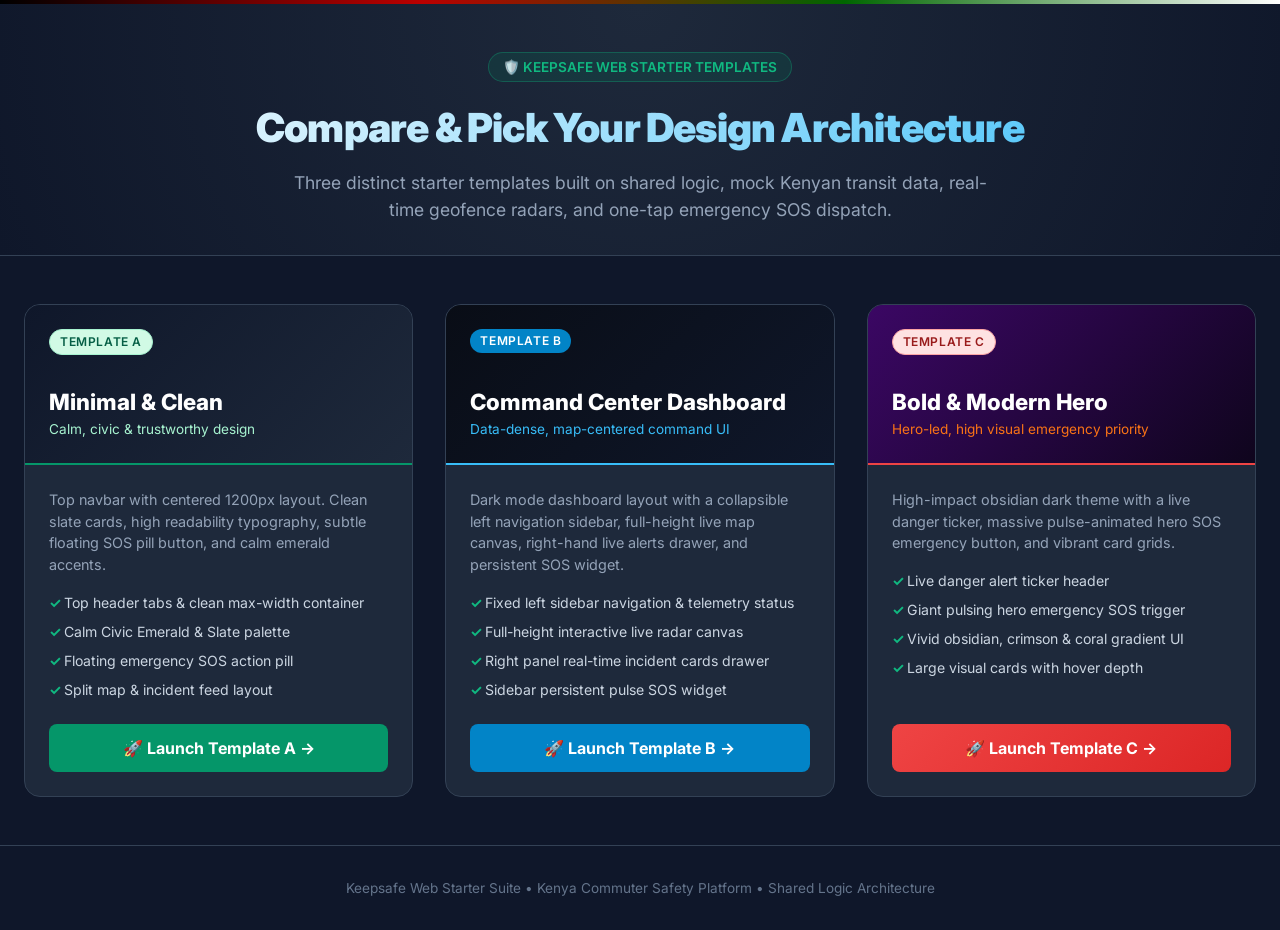
==== web/index.html @ 8b7d97aa "feat(web): build Keepsafe web starter templates (Template A, B, C), shared logic, and root switcher " ====
<!DOCTYPE html>
<html lang="en">
<head>
  <meta charset="UTF-8">
  <meta name="viewport" content="width=device-width, initial-scale=1.0">
  <title>Keepsafe Web - 3 Starter Template Switcher & Comparison</title>
  <meta name="description" content="Compare 3 starter web app templates for Keepsafe: Minimal & Clean, Command Center Dashboard, and Bold & Modern Hero.">
  <link rel="stylesheet" href="shared/shared.css">
  <link rel="preconnect" href="https://fonts.googleapis.com">
  <link rel="preconnect" href="https://fonts.gstatic.com" crossorigin>
  <link href="https://fonts.googleapis.com/css2?family=Inter:wght@400;500;600;700;800;900&display=swap" rel="stylesheet">
  <style>
    body {
      background: #0f172a;
      color: #f8fafc;
      min-height: 100vh;
      display: flex;
      flex-direction: column;
    }
    .switcher-header {
      padding: 3rem 2rem 2rem 2rem;
      text-align: center;
      background: radial-gradient(circle at top center, #1e293b 0%, #0f172a 100%);
      border-bottom: 1px solid #334155;
    }
    .switcher-title {
      font-size: 2.5rem;
      font-weight: 900;
      letter-spacing: -0.02em;
      margin-bottom: 0.75rem;
      background: linear-gradient(135deg, #ffffff 0%, #38bdf8 100%);
      -webkit-background-clip: text;
      -webkit-text-fill-color: transparent;
    }
    .switcher-subtitle {
      color: #94a3b8;
      font-size: 1.1rem;
      max-width: 720px;
      margin: 0 auto;
    }
    .templates-grid {
      max-width: 1280px;
      margin: 3rem auto;
      padding: 0 1.5rem;
      display: grid;
      grid-template-columns: repeat(auto-fit, minmax(350px, 1fr));
      gap: 2rem;
    }
    .template-card {
      background: #1e293b;
      border: 1px solid #334155;
      border-radius: 16px;
      overflow: hidden;
      display: flex;
      flex-direction: column;
      transition: all 0.3s ease;
      position: relative;
    }
    .template-card:hover {
      transform: translateY(-6px);
      border-color: #38bdf8;
      box-shadow: 0 20px 30px rgba(0, 0, 0, 0.4);
    }
    .preview-header {
      height: 160px;
      padding: 1.5rem;
      display: flex;
      flex-direction: column;
      justify-content: space-between;
      position: relative;
    }
    .card-body {
      padding: 1.5rem;
      flex: 1;
      display: flex;
      flex-direction: column;
    }
    .launch-btn {
      display: inline-flex;
      align-items: center;
      justify-content: center;
      gap: 8px;
      width: 100%;
      padding: 12px;
      border-radius: 8px;
      font-weight: 700;
      text-decoration: none;
      color: white;
      margin-top: auto;
      transition: opacity 0.2s ease;
    }
    .launch-btn:hover {
      opacity: 0.9;
    }
    .feature-list {
      list-style: none;
      margin: 1rem 0 1.5rem 0;
      font-size: 0.88rem;
      color: #cbd5e1;
      display: flex;
      flex-direction: column;
      gap: 8px;
    }
    .feature-list li::before {
      content: "✓ ";
      color: #10b981;
      font-weight: bold;
    }
  </style>
</head>
<body>

  <!-- Kenyan Flag Brand Strip -->
  <div class="kenyan-flag-strip"></div>

  <!-- Switcher Header -->
  <header class="switcher-header">
    <div style="display: inline-flex; align-items: center; gap: 8px; background: rgba(5, 150, 105, 0.15); color: #10b981; padding: 4px 14px; border-radius: 9999px; font-weight: 600; font-size: 0.85rem; margin-bottom: 1rem; border: 1px solid rgba(16, 185, 129, 0.3);">
      🛡️ KEEPSAFE WEB STARTER TEMPLATES
    </div>
    <h1 class="switcher-title">Compare & Pick Your Design Architecture</h1>
    <p class="switcher-subtitle">
      Three distinct starter templates built on shared logic, mock Kenyan transit data, real-time geofence radars, and one-tap emergency SOS dispatch.
    </p>
  </header>

  <!-- Templates Grid -->
  <main class="templates-grid">
    
    <!-- Template A Card -->
    <div class="template-card">
      <div class="preview-header" style="background: linear-gradient(135deg, #0f172a 0%, #1e293b 100%); border-bottom: 2px solid #059669;">
        <span class="badge badge-low" style="align-self: flex-start;">TEMPLATE A</span>
        <div>
          <h2 style="font-size: 1.4rem; font-weight: 800; color: white;">Minimal & Clean</h2>
          <div style="font-size: 0.85rem; color: #a7f3d0;">Calm, civic & trustworthy design</div>
        </div>
      </div>
      <div class="card-body">
        <p style="color: #94a3b8; font-size: 0.9rem; line-height: 1.5;">
          Top navbar with centered 1200px layout. Clean slate cards, high readability typography, subtle floating SOS pill button, and calm emerald accents.
        </p>
        <ul class="feature-list">
          <li>Top header tabs & clean max-width container</li>
          <li>Calm Civic Emerald & Slate palette</li>
          <li>Floating emergency SOS action pill</li>
          <li>Split map & incident feed layout</li>
        </ul>
        <a href="template-a/index.html" class="launch-btn" style="background: #059669;">
          🚀 Launch Template A →
        </a>
      </div>
    </div>

    <!-- Template B Card -->
    <div class="template-card">
      <div class="preview-header" style="background: linear-gradient(135deg, #090d16 0%, #0f172a 100%); border-bottom: 2px solid #38bdf8;">
        <span class="badge badge-medium" style="align-self: flex-start; background: #0284c7; color: white; border: none;">TEMPLATE B</span>
        <div>
          <h2 style="font-size: 1.4rem; font-weight: 800; color: white;">Command Center Dashboard</h2>
          <div style="font-size: 0.85rem; color: #38bdf8;">Data-dense, map-centered command UI</div>
        </div>
      </div>
      <div class="card-body">
        <p style="color: #94a3b8; font-size: 0.9rem; line-height: 1.5;">
          Dark mode dashboard layout with a collapsible left navigation sidebar, full-height live map canvas, right-hand live alerts drawer, and persistent SOS widget.
        </p>
        <ul class="feature-list">
          <li>Fixed left sidebar navigation & telemetry status</li>
          <li>Full-height interactive live radar canvas</li>
          <li>Right panel real-time incident cards drawer</li>
          <li>Sidebar persistent pulse SOS widget</li>
        </ul>
        <a href="template-b/index.html" class="launch-btn" style="background: #0284c7;">
          🚀 Launch Template B →
        </a>
      </div>
    </div>

    <!-- Template C Card -->
    <div class="template-card">
      <div class="preview-header" style="background: linear-gradient(135deg, #3b0764 0%, #0f051d 100%); border-bottom: 2px solid #ef4444;">
        <span class="badge badge-critical" style="align-self: flex-start;">TEMPLATE C</span>
        <div>
          <h2 style="font-size: 1.4rem; font-weight: 800; color: white;">Bold & Modern Hero</h2>
          <div style="font-size: 0.85rem; color: #f97316;">Hero-led, high visual emergency priority</div>
        </div>
      </div>
      <div class="card-body">
        <p style="color: #94a3b8; font-size: 0.9rem; line-height: 1.5;">
          High-impact obsidian dark theme with a live danger ticker, massive pulse-animated hero SOS emergency button, and vibrant card grids.
        </p>
        <ul class="feature-list">
          <li>Live danger alert ticker header</li>
          <li>Giant pulsing hero emergency SOS trigger</li>
          <li>Vivid obsidian, crimson & coral gradient UI</li>
          <li>Large visual cards with hover depth</li>
        </ul>
        <a href="template-c/index.html" class="launch-btn" style="background: linear-gradient(135deg, #ef4444, #dc2626);">
          🚀 Launch Template C →
        </a>
      </div>
    </div>

  </main>

  <footer style="text-align: center; padding: 2rem; border-top: 1px solid #334155; color: #64748b; font-size: 0.85rem; margin-top: auto;">
    Keepsafe Web Starter Suite • Kenya Commuter Safety Platform • Shared Logic Architecture
  </footer>

</body>
</html>
---- web/shared/shared.css ----
/**
 * Keepsafe - Shared CSS Design System & Utility Classes
 */

:root {
  /* Brand Identity Colors */
  --brand-navy: #0f172a;
  --brand-slate: #1e293b;
  --brand-emerald: #059669;
  --brand-emerald-glow: rgba(5, 150, 105, 0.25);
  --brand-amber: #d97706;
  --brand-red: #dc2626;
  --brand-red-glow: rgba(220, 38, 38, 0.35);
  --brand-crimson: #991b1b;
  
  /* Neutral Palette */
  --bg-primary: #f8fafc;
  --bg-surface: #ffffff;
  --bg-glass: rgba(255, 255, 255, 0.85);
  --border-subtle: #e2e8f0;
  --border-medium: #cbd5e1;
  --text-primary: #0f172a;
  --text-secondary: #475569;
  --text-muted: #94a3b8;

  /* Typography */
  --font-family: 'Inter', system-ui, -apple-system, BlinkMacSystemFont, "Segoe UI", Roboto, sans-serif;
  --radius-sm: 6px;
  --radius-md: 10px;
  --radius-lg: 16px;
  --radius-full: 9999px;
  
  /* Shadows & Glass */
  --shadow-sm: 0 1px 2px 0 rgba(0, 0, 0, 0.05);
  --shadow-md: 0 4px 6px -1px rgba(0, 0, 0, 0.1), 0 2px 4px -1px rgba(0, 0, 0, 0.06);
  --shadow-lg: 0 10px 15px -3px rgba(0, 0, 0, 0.1), 0 4px 6px -2px rgba(0, 0, 0, 0.05);
  --shadow-xl: 0 20px 25px -5px rgba(0, 0, 0, 0.1), 0 10px 10px -5px rgba(0, 0, 0, 0.04);
}

/* Base Styles & Resets */
*, *::before, *::after {
  box-sizing: border-box;
  margin: 0;
  padding: 0;
}

body {
  font-family: var(--font-family);
  background-color: var(--bg-primary);
  color: var(--text-primary);
  line-height: 1.5;
  -webkit-font-smoothing: antialiased;
}

/* Kenyan Flag Brand Accent Strip */
.kenyan-flag-strip {
  height: 4px;
  width: 100%;
  background: linear-gradient(90deg, #000000 0%, #bb0000 33%, #006600 66%, #ffffff 100%);
}

/* Category & Severity Badges */
.badge {
  display: inline-flex;
  align-items: center;
  gap: 4px;
  padding: 3px 10px;
  border-radius: var(--radius-full);
  font-size: 0.75rem;
  font-weight: 600;
  text-transform: uppercase;
  letter-spacing: 0.05em;
}

.badge-low {
  background-color: #d1fae5;
  color: #065f46;
  border: 1px solid #a7f3d0;
}

.badge-medium {
  background-color: #fef3c7;
  color: #92400e;
  border: 1px solid #fde68a;
}

.badge-high {
  background-color: #ffedd5;
  color: #c2410c;
  border: 1px solid #fed7aa;
}

.badge-critical {
  background-color: #fee2e2;
  color: #991b1b;
  border: 1px solid #fca5a5;
  animation: pulse-border 1.8s infinite;
}

/* Category Pills */
.category-pill {
  display: inline-flex;
  align-items: center;
  gap: 6px;
  padding: 4px 10px;
  border-radius: var(--radius-sm);
  font-size: 0.8rem;
  font-weight: 500;
  background-color: var(--bg-primary);
  color: var(--text-secondary);
  border: 1px solid var(--border-subtle);
}

/* Pulse Animations */
@keyframes pulse-border {
  0% { box-shadow: 0 0 0 0 rgba(220, 38, 38, 0.4); }
  70% { box-shadow: 0 0 0 8px rgba(220, 38, 38, 0); }
  100% { box-shadow: 0 0 0 0 rgba(220, 38, 38, 0); }
}

@keyframes sos-glow {
  0% { transform: scale(1); box-shadow: 0 0 0 0 rgba(220, 38, 38, 0.7); }
  50% { transform: scale(1.03); box-shadow: 0 0 25px 8px rgba(220, 38, 38, 0.4); }
  100% { transform: scale(1); box-shadow: 0 0 0 0 rgba(220, 38, 38, 0); }
}

.pulse-sos {
  animation: sos-glow 2s infinite ease-in-out;
}

/* Common Modal Styles */
.modal-backdrop {
  position: fixed;
  inset: 0;
  background-color: rgba(15, 23, 42, 0.75);
  backdrop-filter: blur(4px);
  z-index: 1000;
  display: flex;
  align-items: center;
  justify-content: center;
  padding: 1rem;
}

.modal-container {
  background: var(--bg-surface);
  border-radius: var(--radius-lg);
  max-width: 600px;
  width: 100%;
  max-height: 90vh;
  overflow-y: auto;
  box-shadow: var(--shadow-xl);
  border: 1px solid var(--border-medium);
}

/* Interactive Map Styling Container */
.map-container {
  width: 100%;
  height: 100%;
  min-height: 400px;
  border-radius: var(--radius-md);
  overflow: hidden;
  position: relative;
  background-color: #e2e8f0;
}

/* Custom Simulated Map Layout for Leaflet or Fallback Canvas */
.simulated-map {
  width: 100%;
  height: 100%;
  min-height: 400px;
  background: #0f172a;
  background-image: 
    radial-gradient(#1e293b 1.5px, transparent 1.5px),
    radial-gradient(#1e293b 1.5px, #0f172a 1.5px);
  background-size: 30px 30px;
  background-position: 0 0, 15px 15px;
  position: relative;
  overflow: hidden;
  border-radius: var(--radius-md);
}
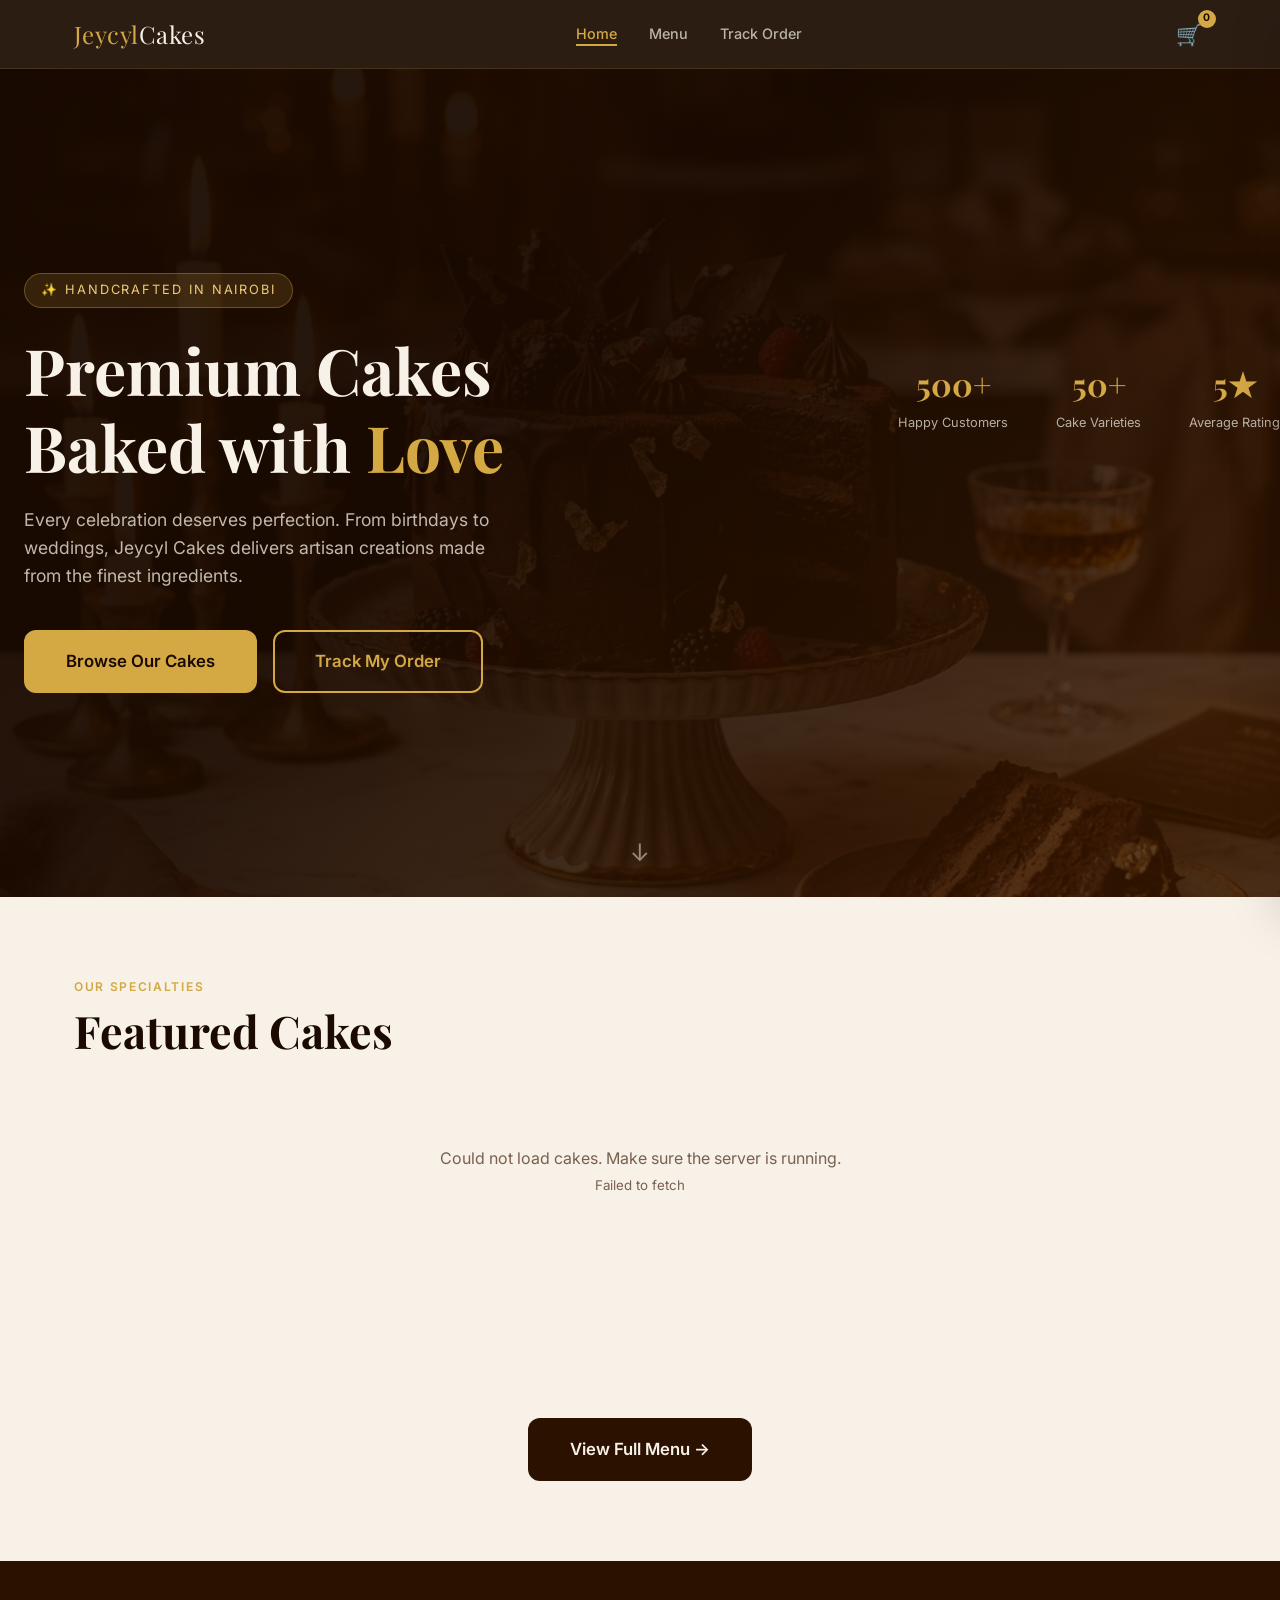
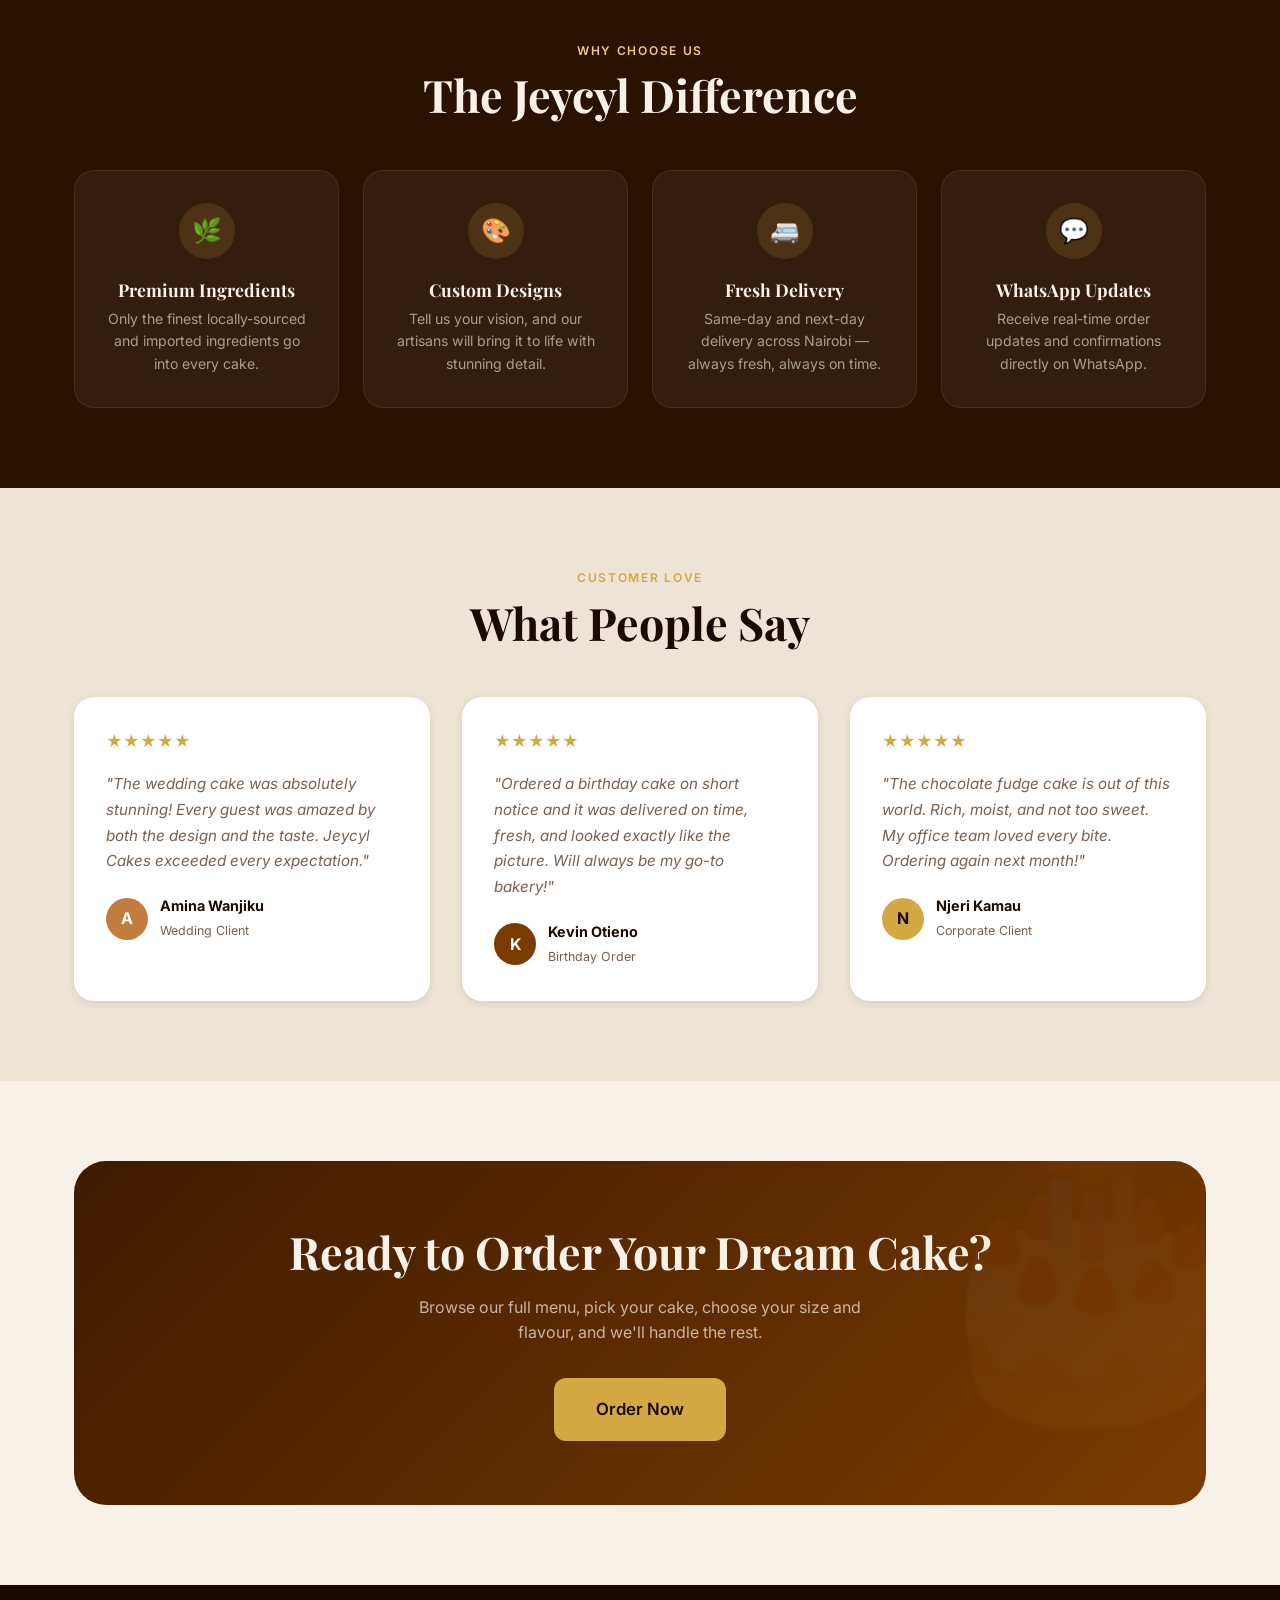
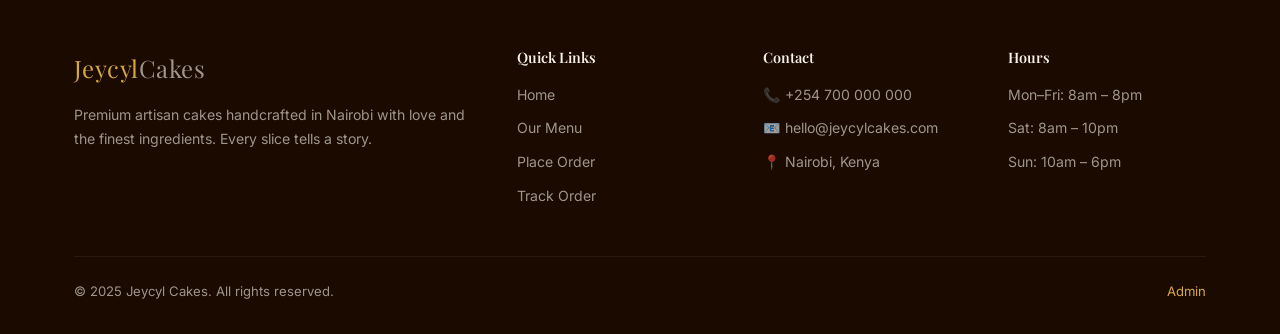
==== commit 48938dea: "feat(frontend): finish complete Jeycyl Cakes frontend - Fix critical bug: renderOrder in track.html " ====
--- a/web/index.html
+++ b/web/index.html
@@ -1,212 +1,402 @@
 <!DOCTYPE html>
 <html lang="en">
 <head>
-  <meta charset="UTF-8">
-  <meta name="viewport" content="width=device-width, initial-scale=1.0">
-  <title>Keepsafe Web - 3 Starter Template Switcher & Comparison</title>
-  <meta name="description" content="Compare 3 starter web app templates for Keepsafe: Minimal & Clean, Command Center Dashboard, and Bold & Modern Hero.">
-  <link rel="stylesheet" href="shared/shared.css">
-  <link rel="preconnect" href="https://fonts.googleapis.com">
-  <link rel="preconnect" href="https://fonts.gstatic.com" crossorigin>
-  <link href="https://fonts.googleapis.com/css2?family=Inter:wght@400;500;600;700;800;900&display=swap" rel="stylesheet">
+  <meta charset="UTF-8" />
+  <meta name="viewport" content="width=device-width, initial-scale=1.0" />
+  <title>Jeycyl Cakes — Artisan Cakes, Baked with Love</title>
+  <meta name="description" content="Jeycyl Cakes crafts premium artisan cakes for every occasion. Browse our menu, customise your order, and get it delivered fresh to your door." />
+  <link rel="stylesheet" href="./shared/style.css" />
   <style>
-    body {
-      background: #0f172a;
-      color: #f8fafc;
-      min-height: 100vh;
-      display: flex;
-      flex-direction: column;
-    }
-    .switcher-header {
-      padding: 3rem 2rem 2rem 2rem;
+    /* ── Features section ── */
+    .features-section { background: var(--brown-900); }
+    .feature-card {
+      padding: 2rem;
+      border-radius: var(--radius-lg);
+      background: rgba(255,255,255,.05);
+      border: 1px solid rgba(212,168,67,.12);
+      transition: var(--transition);
       text-align: center;
-      background: radial-gradient(circle at top center, #1e293b 0%, #0f172a 100%);
-      border-bottom: 1px solid #334155;
-    }
-    .switcher-title {
-      font-size: 2.5rem;
-      font-weight: 900;
-      letter-spacing: -0.02em;
-      margin-bottom: 0.75rem;
-      background: linear-gradient(135deg, #ffffff 0%, #38bdf8 100%);
-      -webkit-background-clip: text;
-      -webkit-text-fill-color: transparent;
-    }
-    .switcher-subtitle {
-      color: #94a3b8;
-      font-size: 1.1rem;
-      max-width: 720px;
-      margin: 0 auto;
-    }
-    .templates-grid {
-      max-width: 1280px;
-      margin: 3rem auto;
-      padding: 0 1.5rem;
-      display: grid;
-      grid-template-columns: repeat(auto-fit, minmax(350px, 1fr));
-      gap: 2rem;
-    }
-    .template-card {
-      background: #1e293b;
-      border: 1px solid #334155;
-      border-radius: 16px;
+    }
+    .feature-card:hover { background: rgba(212,168,67,.08); transform: translateY(-4px); }
+    .feature-icon {
+      width: 56px; height: 56px; border-radius: 50%;
+      background: rgba(212,168,67,.15);
+      display: flex; align-items: center; justify-content: center;
+      font-size: 1.5rem; margin: 0 auto 1.25rem;
+    }
+    .feature-card h3 { color: var(--cream); font-size: 1.1rem; margin-bottom: .5rem; }
+    .feature-card p  { color: rgba(247,241,232,.6); font-size: .88rem; }
+
+    /* ── Testimonials ── */
+    .testimonials-section { background: var(--cream-dark); }
+    .testimonial-card { background: var(--white); border-radius: var(--radius-lg); padding: 2rem; box-shadow: var(--shadow-sm); }
+    .stars { color: var(--gold); font-size: 1rem; margin-bottom: 1rem; }
+    .testimonial-card blockquote { font-size: .95rem; color: var(--text-muted); line-height: 1.7; margin-bottom: 1.25rem; font-style: italic; }
+    .testimonial-author { display: flex; align-items: center; gap: .75rem; }
+    .testimonial-author img { width: 42px; height: 42px; border-radius: 50%; object-fit: cover; background: var(--cream-dark); }
+    .testimonial-author strong { font-size: .9rem; display: block; }
+    .testimonial-author span   { font-size: .78rem; color: var(--text-muted); }
+
+    /* ── CTA banner ── */
+    .cta-banner {
+      background: linear-gradient(135deg, var(--brown-800), var(--brown-600));
+      border-radius: var(--radius-xl);
+      padding: 4rem;
+      text-align: center;
+      position: relative;
       overflow: hidden;
-      display: flex;
-      flex-direction: column;
-      transition: all 0.3s ease;
-      position: relative;
-    }
-    .template-card:hover {
-      transform: translateY(-6px);
-      border-color: #38bdf8;
-      box-shadow: 0 20px 30px rgba(0, 0, 0, 0.4);
-    }
-    .preview-header {
-      height: 160px;
-      padding: 1.5rem;
-      display: flex;
-      flex-direction: column;
-      justify-content: space-between;
-      position: relative;
-    }
-    .card-body {
-      padding: 1.5rem;
-      flex: 1;
-      display: flex;
-      flex-direction: column;
-    }
-    .launch-btn {
-      display: inline-flex;
-      align-items: center;
-      justify-content: center;
-      gap: 8px;
-      width: 100%;
-      padding: 12px;
-      border-radius: 8px;
-      font-weight: 700;
-      text-decoration: none;
-      color: white;
-      margin-top: auto;
-      transition: opacity 0.2s ease;
-    }
-    .launch-btn:hover {
-      opacity: 0.9;
-    }
-    .feature-list {
-      list-style: none;
-      margin: 1rem 0 1.5rem 0;
-      font-size: 0.88rem;
-      color: #cbd5e1;
-      display: flex;
-      flex-direction: column;
-      gap: 8px;
-    }
-    .feature-list li::before {
-      content: "✓ ";
-      color: #10b981;
-      font-weight: bold;
-    }
+    }
+    .cta-banner::before {
+      content: '🎂';
+      position: absolute;
+      font-size: 18rem;
+      opacity: .04;
+      right: -4rem;
+      top: -3rem;
+      line-height: 1;
+    }
+    .cta-banner h2 { color: var(--cream); margin-bottom: 1rem; }
+    .cta-banner p  { color: rgba(247,241,232,.7); max-width: 480px; margin: 0 auto 2rem; }
+
+    /* ─ Hero entrance animations ─ */
+    @keyframes fadeUp { from { opacity:0; transform:translateY(24px); } to { opacity:1; transform:translateY(0); } }
+    @keyframes fadeIn { from { opacity:0; } to { opacity:1; } }
+    .hero-tagline   { animation: fadeUp .6s .15s both; }
+    .hero h1        { animation: fadeUp .6s .3s both; }
+    .hero > div.hero-overlay + div .hero-content > p { animation: fadeUp .6s .45s both; }
+    .hero-actions   { animation: fadeUp .6s .6s both; }
+    .hero-content > p { animation: fadeUp .6s .45s both; }
+
+    /* ─ Scroll arrow ─ */
+    .scroll-arrow {
+      position: absolute;
+      bottom: 2rem;
+      left: 50%;
+      transform: translateX(-50%);
+      z-index: 3;
+      cursor: pointer;
+      animation: bounce 2s infinite;
+      color: rgba(247,241,232,.5);
+      font-size: 1.5rem;
+      line-height: 1;
+      text-align: center;
+    }
+    @keyframes bounce {
+      0%, 100% { transform: translateX(-50%) translateY(0); }
+      50% { transform: translateX(-50%) translateY(8px); }
+    }
+
+    /* ─ Cakes loading state ─ */
+    #featured-cakes-grid { min-height: 280px; }
+    .loading-center { display: flex; align-items: center; justify-content: center; padding: 4rem; grid-column: 1 / -1; }
+
+    /* ─ Card entrance for home featured section ─ */
+    @keyframes cardIn { from { opacity:0; transform:translateY(16px); } to { opacity:1; transform:translateY(0); } }
   </style>
 </head>
 <body>
 
-  <!-- Kenyan Flag Brand Strip -->
-  <div class="kenyan-flag-strip"></div>
-
-  <!-- Switcher Header -->
-  <header class="switcher-header">
-    <div style="display: inline-flex; align-items: center; gap: 8px; background: rgba(5, 150, 105, 0.15); color: #10b981; padding: 4px 14px; border-radius: 9999px; font-weight: 600; font-size: 0.85rem; margin-bottom: 1rem; border: 1px solid rgba(16, 185, 129, 0.3);">
-      🛡️ KEEPSAFE WEB STARTER TEMPLATES
-    </div>
-    <h1 class="switcher-title">Compare & Pick Your Design Architecture</h1>
-    <p class="switcher-subtitle">
-      Three distinct starter templates built on shared logic, mock Kenyan transit data, real-time geofence radars, and one-tap emergency SOS dispatch.
-    </p>
-  </header>
-
-  <!-- Templates Grid -->
-  <main class="templates-grid">
-    
-    <!-- Template A Card -->
-    <div class="template-card">
-      <div class="preview-header" style="background: linear-gradient(135deg, #0f172a 0%, #1e293b 100%); border-bottom: 2px solid #059669;">
-        <span class="badge badge-low" style="align-self: flex-start;">TEMPLATE A</span>
-        <div>
-          <h2 style="font-size: 1.4rem; font-weight: 800; color: white;">Minimal & Clean</h2>
-          <div style="font-size: 0.85rem; color: #a7f3d0;">Calm, civic & trustworthy design</div>
-        </div>
-      </div>
-      <div class="card-body">
-        <p style="color: #94a3b8; font-size: 0.9rem; line-height: 1.5;">
-          Top navbar with centered 1200px layout. Clean slate cards, high readability typography, subtle floating SOS pill button, and calm emerald accents.
-        </p>
-        <ul class="feature-list">
-          <li>Top header tabs & clean max-width container</li>
-          <li>Calm Civic Emerald & Slate palette</li>
-          <li>Floating emergency SOS action pill</li>
-          <li>Split map & incident feed layout</li>
+<!-- ── Navbar ── -->
+<nav class="navbar" id="main-nav">
+  <div class="container">
+    <a href="./index.html" class="nav-logo">Jeycyl<span>Cakes</span></a>
+    <ul class="nav-links">
+      <li><a href="./index.html" class="active">Home</a></li>
+      <li><a href="./menu.html">Menu</a></li>
+      <li><a href="./track.html">Track Order</a></li>
+    </ul>
+    <button class="nav-cart-badge" id="cart-btn" aria-label="Open cart">
+      🛒
+      <span class="nav-cart-count" id="cart-count">0</span>
+    </button>
+  </div>
+</nav>
+
+<!-- ── Hero ── -->
+<section class="hero">
+  <div class="hero-bg" style="background-image:url('./shared/hero.png')"></div>
+  <div class="hero-overlay"></div>
+  <div class="container hero-content">
+    <div class="hero-tagline">✨ Handcrafted in Nairobi</div>
+    <h1>Premium Cakes<br>Baked with <em>Love</em></h1>
+    <p>Every celebration deserves perfection. From birthdays to weddings, Jeycyl Cakes delivers artisan creations made from the finest ingredients.</p>
+    <div class="hero-actions">
+      <a href="./menu.html" class="btn btn-primary btn-lg">Browse Our Cakes</a>
+      <a href="./track.html" class="btn btn-outline btn-lg">Track My Order</a>
+    </div>
+  </div>
+  <div class="container" style="position:relative;z-index:2;">
+    <div class="hero-stats">
+      <div class="hero-stat"><strong>500+</strong><span>Happy Customers</span></div>
+      <div class="hero-stat"><strong>50+</strong><span>Cake Varieties</span></div>
+      <div class="hero-stat"><strong>5★</strong><span>Average Rating</span></div>
+    </div>
+  </div>
+  <!-- Scroll hint -->
+  <div class="scroll-arrow" onclick="window.scrollBy({top:window.innerHeight*.85,behavior:'smooth'})" title="Scroll down">↓</div>
+</section>
+
+<!-- ── Featured Cakes ── -->
+<section class="section">
+  <div class="container">
+    <p class="section-eyebrow">Our Specialties</p>
+    <h2 style="margin-bottom:2.5rem">Featured Cakes</h2>
+    <div class="grid-4" id="featured-cakes-grid">
+      <div class="loading-center"><div class="spinner"></div></div>
+    </div>
+    <div style="text-align:center;margin-top:2.5rem">
+      <a href="./menu.html" class="btn btn-dark btn-lg">View Full Menu →</a>
+    </div>
+  </div>
+</section>
+
+<!-- ── Features ── -->
+<section class="section features-section">
+  <div class="container">
+    <p class="section-eyebrow" style="text-align:center;color:var(--gold-light)">Why Choose Us</p>
+    <h2 style="text-align:center;color:var(--cream);margin-bottom:3rem">The Jeycyl Difference</h2>
+    <div class="grid-4">
+      <div class="feature-card">
+        <div class="feature-icon">🌿</div>
+        <h3>Premium Ingredients</h3>
+        <p>Only the finest locally-sourced and imported ingredients go into every cake.</p>
+      </div>
+      <div class="feature-card">
+        <div class="feature-icon">🎨</div>
+        <h3>Custom Designs</h3>
+        <p>Tell us your vision, and our artisans will bring it to life with stunning detail.</p>
+      </div>
+      <div class="feature-card">
+        <div class="feature-icon">🚐</div>
+        <h3>Fresh Delivery</h3>
+        <p>Same-day and next-day delivery across Nairobi — always fresh, always on time.</p>
+      </div>
+      <div class="feature-card">
+        <div class="feature-icon">💬</div>
+        <h3>WhatsApp Updates</h3>
+        <p>Receive real-time order updates and confirmations directly on WhatsApp.</p>
+      </div>
+    </div>
+  </div>
+</section>
+
+<!-- ── Testimonials ── -->
+<section class="section testimonials-section">
+  <div class="container">
+    <p class="section-eyebrow" style="text-align:center">Customer Love</p>
+    <h2 style="text-align:center;margin-bottom:3rem">What People Say</h2>
+    <div class="grid-3">
+      <div class="testimonial-card">
+        <div class="stars">★★★★★</div>
+        <blockquote>"The wedding cake was absolutely stunning! Every guest was amazed by both the design and the taste. Jeycyl Cakes exceeded every expectation."</blockquote>
+        <div class="testimonial-author">
+          <div style="width:42px;height:42px;border-radius:50%;background:var(--brown-400);display:flex;align-items:center;justify-content:center;color:white;font-weight:700;">A</div>
+          <div><strong>Amina Wanjiku</strong><span>Wedding Client</span></div>
+        </div>
+      </div>
+      <div class="testimonial-card">
+        <div class="stars">★★★★★</div>
+        <blockquote>"Ordered a birthday cake on short notice and it was delivered on time, fresh, and looked exactly like the picture. Will always be my go-to bakery!"</blockquote>
+        <div class="testimonial-author">
+          <div style="width:42px;height:42px;border-radius:50%;background:var(--brown-600);display:flex;align-items:center;justify-content:center;color:white;font-weight:700;">K</div>
+          <div><strong>Kevin Otieno</strong><span>Birthday Order</span></div>
+        </div>
+      </div>
+      <div class="testimonial-card">
+        <div class="stars">★★★★★</div>
+        <blockquote>"The chocolate fudge cake is out of this world. Rich, moist, and not too sweet. My office team loved every bite. Ordering again next month!"</blockquote>
+        <div class="testimonial-author">
+          <div style="width:42px;height:42px;border-radius:50%;background:var(--gold);display:flex;align-items:center;justify-content:center;color:var(--brown-950);font-weight:700;">N</div>
+          <div><strong>Njeri Kamau</strong><span>Corporate Client</span></div>
+        </div>
+      </div>
+    </div>
+  </div>
+</section>
+
+<!-- ── CTA ── -->
+<section class="section">
+  <div class="container">
+    <div class="cta-banner">
+      <h2>Ready to Order Your Dream Cake?</h2>
+      <p>Browse our full menu, pick your cake, choose your size and flavour, and we'll handle the rest.</p>
+      <a href="./menu.html" class="btn btn-primary btn-lg">Order Now</a>
+    </div>
+  </div>
+</section>
+
+<!-- ── Footer ── -->
+<footer class="footer">
+  <div class="container">
+    <div class="footer-grid">
+      <div>
+        <div class="nav-logo">Jeycyl<span style="color:rgba(247,241,232,.6)">Cakes</span></div>
+        <p>Premium artisan cakes handcrafted in Nairobi with love and the finest ingredients. Every slice tells a story.</p>
+      </div>
+      <div>
+        <h4>Quick Links</h4>
+        <ul>
+          <li><a href="./index.html">Home</a></li>
+          <li><a href="./menu.html">Our Menu</a></li>
+          <li><a href="./order.html">Place Order</a></li>
+          <li><a href="./track.html">Track Order</a></li>
         </ul>
-        <a href="template-a/index.html" class="launch-btn" style="background: #059669;">
-          🚀 Launch Template A →
-        </a>
-      </div>
-    </div>
-
-    <!-- Template B Card -->
-    <div class="template-card">
-      <div class="preview-header" style="background: linear-gradient(135deg, #090d16 0%, #0f172a 100%); border-bottom: 2px solid #38bdf8;">
-        <span class="badge badge-medium" style="align-self: flex-start; background: #0284c7; color: white; border: none;">TEMPLATE B</span>
-        <div>
-          <h2 style="font-size: 1.4rem; font-weight: 800; color: white;">Command Center Dashboard</h2>
-          <div style="font-size: 0.85rem; color: #38bdf8;">Data-dense, map-centered command UI</div>
-        </div>
-      </div>
-      <div class="card-body">
-        <p style="color: #94a3b8; font-size: 0.9rem; line-height: 1.5;">
-          Dark mode dashboard layout with a collapsible left navigation sidebar, full-height live map canvas, right-hand live alerts drawer, and persistent SOS widget.
-        </p>
-        <ul class="feature-list">
-          <li>Fixed left sidebar navigation & telemetry status</li>
-          <li>Full-height interactive live radar canvas</li>
-          <li>Right panel real-time incident cards drawer</li>
-          <li>Sidebar persistent pulse SOS widget</li>
+      </div>
+      <div>
+        <h4>Contact</h4>
+        <ul>
+          <li><a href="#">📞 +254 700 000 000</a></li>
+          <li><a href="#">📧 hello@jeycylcakes.com</a></li>
+          <li><a href="#">📍 Nairobi, Kenya</a></li>
         </ul>
-        <a href="template-b/index.html" class="launch-btn" style="background: #0284c7;">
-          🚀 Launch Template B →
-        </a>
-      </div>
-    </div>
-
-    <!-- Template C Card -->
-    <div class="template-card">
-      <div class="preview-header" style="background: linear-gradient(135deg, #3b0764 0%, #0f051d 100%); border-bottom: 2px solid #ef4444;">
-        <span class="badge badge-critical" style="align-self: flex-start;">TEMPLATE C</span>
-        <div>
-          <h2 style="font-size: 1.4rem; font-weight: 800; color: white;">Bold & Modern Hero</h2>
-          <div style="font-size: 0.85rem; color: #f97316;">Hero-led, high visual emergency priority</div>
-        </div>
-      </div>
-      <div class="card-body">
-        <p style="color: #94a3b8; font-size: 0.9rem; line-height: 1.5;">
-          High-impact obsidian dark theme with a live danger ticker, massive pulse-animated hero SOS emergency button, and vibrant card grids.
-        </p>
-        <ul class="feature-list">
-          <li>Live danger alert ticker header</li>
-          <li>Giant pulsing hero emergency SOS trigger</li>
-          <li>Vivid obsidian, crimson & coral gradient UI</li>
-          <li>Large visual cards with hover depth</li>
+      </div>
+      <div>
+        <h4>Hours</h4>
+        <ul>
+          <li><a href="#">Mon–Fri: 8am – 8pm</a></li>
+          <li><a href="#">Sat: 8am – 10pm</a></li>
+          <li><a href="#">Sun: 10am – 6pm</a></li>
         </ul>
-        <a href="template-c/index.html" class="launch-btn" style="background: linear-gradient(135deg, #ef4444, #dc2626);">
-          🚀 Launch Template C →
-        </a>
-      </div>
-    </div>
-
-  </main>
-
-  <footer style="text-align: center; padding: 2rem; border-top: 1px solid #334155; color: #64748b; font-size: 0.85rem; margin-top: auto;">
-    Keepsafe Web Starter Suite • Kenya Commuter Safety Platform • Shared Logic Architecture
-  </footer>
-
+      </div>
+    </div>
+    <div class="footer-bottom">
+      <span>© 2025 Jeycyl Cakes. All rights reserved.</span>
+      <a href="./admin/login.html">Admin</a>
+    </div>
+  </div>
+</footer>
+
+<!-- ── Cart Sidebar ── -->
+<div class="cart-overlay" id="cart-overlay"></div>
+<aside class="cart-sidebar" id="cart-sidebar">
+  <div class="cart-header">
+    <h3>Your Order</h3>
+    <button class="modal-close" id="cart-close">✕</button>
+  </div>
+  <div class="cart-body" id="cart-body">
+    <div class="cart-empty">
+      <svg width="64" height="64" fill="none" viewBox="0 0 24 24" stroke="currentColor"><path stroke-linecap="round" stroke-linejoin="round" stroke-width="1.5" d="M3 3h2l.4 2M7 13h10l4-8H5.4M7 13L5.4 5M7 13l-2.293 2.293c-.63.63-.184 1.707.707 1.707H17m0 0a2 2 0 100 4 2 2 0 000-4zm-8 2a2 2 0 11-4 0 2 2 0 014 0z"/></svg>
+      <p>Your cart is empty.<br><a href="./menu.html" style="color:var(--gold)">Browse our menu →</a></p>
+    </div>
+  </div>
+  <div class="cart-footer" id="cart-footer" style="display:none">
+    <div class="cart-total">
+      <strong>Total</strong>
+      <span class="cart-total-price" id="cart-total-price">KES 0</span>
+    </div>
+    <a href="./order.html" class="btn btn-primary" style="width:100%;justify-content:center">Proceed to Checkout →</a>
+  </div>
+</aside>
+
+<!-- ── Toast Container ── -->
+<div class="toast-container" id="toast-container"></div>
+
+<script type="module">
+import { getCakes } from './shared/api.js';
+import { getCart, cartCount, cartTotal, updateQty, removeFromCart, addToCart } from './shared/cart.js';
+
+/* ── Toast ── */
+window.showToast = function(msg, type = 'info') {
+  const tc = document.getElementById('toast-container');
+  const t  = document.createElement('div');
+  t.className = `toast ${type}`;
+  t.innerHTML = `<span>${type === 'success' ? '✓' : type === 'error' ? '✕' : 'ℹ'}</span><span>${msg}</span>`;
+  tc.appendChild(t);
+  setTimeout(() => { t.classList.add('out'); setTimeout(() => t.remove(), 300); }, 3500);
+};
+
+/* ── Cart UI ── */
+function renderCart() {
+  const cart = getCart();
+  const body   = document.getElementById('cart-body');
+  const footer = document.getElementById('cart-footer');
+  const count  = document.getElementById('cart-count');
+  count.textContent = cartCount(cart);
+
+  if (!cart.length) {
+    body.innerHTML = `<div class="cart-empty"><svg width="64" height="64" fill="none" viewBox="0 0 24 24" stroke="currentColor"><path stroke-linecap="round" stroke-linejoin="round" stroke-width="1.5" d="M3 3h2l.4 2M7 13h10l4-8H5.4M7 13L5.4 5M7 13l-2.293 2.293c-.63.63-.184 1.707.707 1.707H17m0 0a2 2 0 100 4 2 2 0 000-4zm-8 2a2 2 0 11-4 0 2 2 0 014 0z"/></svg><p>Your cart is empty.<br><a href="./menu.html" style="color:var(--gold)">Browse our menu →</a></p></div>`;
+    footer.style.display = 'none';
+    return;
+  }
+
+  footer.style.display = 'block';
+  document.getElementById('cart-total-price').textContent = `KES ${cartTotal(cart).toLocaleString()}`;
+  body.innerHTML = cart.map(item => `
+    <div class="cart-item">
+      <img class="cart-item-img" src="${item.imageUrl || './shared/cake-placeholder.png'}" alt="${item.name}" onerror="this.src='./shared/cake-placeholder.png'">
+      <div class="cart-item-info">
+        <h4>${item.name}</h4>
+        ${item.variantLabel ? `<span class="variant">${item.variantLabel}</span>` : ''}
+        <div class="price">KES ${(item.unitPrice * item.quantity).toLocaleString()}</div>
+        <div class="cart-item-qty">
+          <button class="qty-btn" data-key="${item.key}" data-delta="-1">−</button>
+          <span class="qty-val">${item.quantity}</span>
+          <button class="qty-btn" data-key="${item.key}" data-delta="1">+</button>
+          <button class="cart-remove" data-key="${item.key}" title="Remove">🗑</button>
+        </div>
+      </div>
+    </div>
+  `).join('');
+
+  body.querySelectorAll('.qty-btn').forEach(btn =>
+    btn.addEventListener('click', () => { updateQty(btn.dataset.key, +btn.dataset.delta); renderCart(); }));
+  body.querySelectorAll('.cart-remove').forEach(btn =>
+    btn.addEventListener('click', () => { removeFromCart(btn.dataset.key); renderCart(); }));
+}
+
+/* ── Load featured cakes ── */
+async function loadFeatured() {
+  const grid = document.getElementById('featured-cakes-grid');
+  try {
+    const cakes = (await getCakes()) || [];
+    const featured = cakes.slice(0, 8);
+    if (!featured.length) {
+      grid.innerHTML = '<p style="color:var(--text-muted);grid-column:1/-1;text-align:center;padding:3rem">No cakes available yet — check back soon!</p>';
+      return;
+    }
+    grid.innerHTML = featured.map((cake, i) => `
+      <article class="card cake-card" data-id="${cake.id}" style="animation: cardIn .4s ${i * 0.08}s both">
+        <div class="cake-card-img">
+          <img src="${cake.image_url ? 'http://localhost:8080'+cake.image_url : './shared/cake-placeholder.png'}" alt="${cake.name}" loading="lazy" onerror="this.src='./shared/cake-placeholder.png'">
+          <span class="cake-badge ${cake.is_available ? '' : 'unavailable'}">${cake.is_available ? 'Available' : 'Sold Out'}</span>
+        </div>
+        <div class="cake-card-body">
+          <h3>${cake.name}</h3>
+          <p>${cake.description || 'Artisan cake baked with premium ingredients.'}</p>
+          <div class="cake-price"><span class="cake-price-from">from </span>KES ${cake.base_price.toLocaleString()}</div>
+        </div>
+        <div class="cake-card-footer">
+          <a href="./menu.html#cake-${cake.id}" class="btn btn-ghost btn-sm">Details</a>
+          ${cake.is_available ? `<button class="btn btn-primary btn-sm add-cart" data-cake='${JSON.stringify(cake)}'>Add +</button>` : '<span style="color:var(--text-muted);font-size:.85rem">Unavailable</span>'}
+        </div>
+      </article>
+    `).join('');
+
+    grid.querySelectorAll('.add-cart').forEach(btn => {
+      btn.addEventListener('click', () => {
+        const cake = JSON.parse(btn.dataset.cake);
+        addToCart(cake);
+        renderCart();
+        showToast(`${cake.name} added to cart!`, 'success');
+        openCart();
+      });
+    });
+  } catch (e) {
+    grid.innerHTML = `<p style="color:var(--text-muted);grid-column:1/-1;text-align:center;padding:3rem">Could not load cakes. Make sure the server is running.<br><small>${e.message}</small></p>`;
+  }
+}
+
+/* ── Cart open/close ── */
+function openCart()  { document.getElementById('cart-sidebar').classList.add('open'); document.getElementById('cart-overlay').classList.add('show'); }
+function closeCart() { document.getElementById('cart-sidebar').classList.remove('open'); document.getElementById('cart-overlay').classList.remove('show'); }
+
+document.getElementById('cart-btn').addEventListener('click', openCart);
+document.getElementById('cart-close').addEventListener('click', closeCart);
+document.getElementById('cart-overlay').addEventListener('click', closeCart);
+window.addEventListener('cart:updated', renderCart);
+
+renderCart();
+loadFeatured();
+</script>
 </body>
 </html>
--- a/web/shared/style.css
+++ b/web/shared/style.css
@@ -0,0 +1,703 @@
+/* =========================================================
+   JEYCYL CAKES – Global Design System
+   ========================================================= */
+
+@import url('https://fonts.googleapis.com/css2?family=Playfair+Display:ital,wght@0,400;0,600;0,700;1,400&family=Inter:wght@300;400;500;600&display=swap');
+
+/* ── Tokens ─────────────────────────────────────────────── */
+:root {
+  --brown-950: #1a0a00;
+  --brown-900: #2b1100;
+  --brown-800: #3e1a00;
+  --brown-700: #5c2a00;
+  --brown-600: #7a3b00;
+  --brown-400: #c27c3e;
+  --gold:       #d4a843;
+  --gold-light: #f0cc7a;
+  --cream:      #f7f1e8;
+  --cream-dark: #ede4d5;
+  --white:      #ffffff;
+  --text-dark:  #1a0a00;
+  --text-muted: #7a6050;
+
+  --radius-sm:  6px;
+  --radius-md:  12px;
+  --radius-lg:  20px;
+  --radius-xl:  32px;
+
+  --shadow-sm: 0 2px 8px rgba(26,10,0,.10);
+  --shadow-md: 0 6px 24px rgba(26,10,0,.14);
+  --shadow-lg: 0 16px 48px rgba(26,10,0,.18);
+
+  --transition: .25s cubic-bezier(.4,0,.2,1);
+}
+
+/* ── Reset ───────────────────────────────────────────────── */
+*, *::before, *::after { box-sizing: border-box; margin: 0; padding: 0; }
+html { scroll-behavior: smooth; font-size: 16px; }
+body {
+  font-family: 'Inter', sans-serif;
+  background: var(--cream);
+  color: var(--text-dark);
+  line-height: 1.6;
+  min-height: 100vh;
+}
+img { display: block; max-width: 100%; }
+a  { text-decoration: none; color: inherit; }
+button, input, select, textarea {
+  font-family: inherit;
+  font-size: inherit;
+}
+ul { list-style: none; }
+
+/* ── Typography ──────────────────────────────────────────── */
+h1, h2, h3, h4 { font-family: 'Playfair Display', serif; line-height: 1.2; }
+h1 { font-size: clamp(2.4rem, 5vw, 4rem); }
+h2 { font-size: clamp(1.8rem, 3.5vw, 2.8rem); }
+h3 { font-size: 1.4rem; }
+
+.section-eyebrow {
+  font-size: .75rem;
+  font-weight: 600;
+  letter-spacing: .14em;
+  text-transform: uppercase;
+  color: var(--gold);
+  margin-bottom: .5rem;
+}
+
+/* ── Layout ──────────────────────────────────────────────── */
+.container { width: 100%; max-width: 1180px; margin: 0 auto; padding: 0 1.5rem; }
+.section   { padding: 5rem 0; }
+.grid-2    { display: grid; grid-template-columns: repeat(2, 1fr); gap: 2rem; }
+.grid-3    { display: grid; grid-template-columns: repeat(3, 1fr); gap: 2rem; }
+.grid-4    { display: grid; grid-template-columns: repeat(4, 1fr); gap: 1.5rem; }
+
+/* ── Buttons ─────────────────────────────────────────────── */
+.btn {
+  display: inline-flex;
+  align-items: center;
+  gap: .5rem;
+  padding: .75rem 2rem;
+  border-radius: var(--radius-md);
+  font-weight: 600;
+  font-size: .95rem;
+  cursor: pointer;
+  border: 2px solid transparent;
+  transition: var(--transition);
+}
+.btn-primary {
+  background: var(--gold);
+  color: var(--brown-950);
+}
+.btn-primary:hover { background: var(--gold-light); transform: translateY(-2px); box-shadow: var(--shadow-md); }
+
+.btn-outline {
+  background: transparent;
+  border-color: var(--gold);
+  color: var(--gold);
+}
+.btn-outline:hover { background: var(--gold); color: var(--brown-950); }
+
+.btn-ghost {
+  background: transparent;
+  color: var(--text-muted);
+}
+.btn-ghost:hover { color: var(--brown-700); }
+
+.btn-dark {
+  background: var(--brown-900);
+  color: var(--cream);
+}
+.btn-dark:hover { background: var(--brown-700); transform: translateY(-2px); }
+
+.btn-sm { padding: .45rem 1.25rem; font-size: .85rem; }
+.btn-lg { padding: 1rem 2.5rem; font-size: 1.05rem; }
+
+/* ── Navbar ──────────────────────────────────────────────── */
+.navbar {
+  position: sticky;
+  top: 0;
+  z-index: 100;
+  background: rgba(27, 11, 0, .92);
+  backdrop-filter: blur(16px);
+  border-bottom: 1px solid rgba(212,168,67,.15);
+}
+.navbar .container {
+  display: flex;
+  align-items: center;
+  justify-content: space-between;
+  height: 68px;
+}
+.nav-logo {
+  font-family: 'Playfair Display', serif;
+  font-size: 1.5rem;
+  color: var(--gold);
+  letter-spacing: .02em;
+}
+.nav-logo span { color: var(--cream); }
+.nav-links {
+  display: flex;
+  align-items: center;
+  gap: 2rem;
+}
+.nav-links a {
+  color: rgba(247,241,232,.7);
+  font-size: .9rem;
+  font-weight: 500;
+  transition: color var(--transition);
+  position: relative;
+}
+.nav-links a::after {
+  content: '';
+  position: absolute;
+  bottom: -4px;
+  left: 0;
+  width: 0;
+  height: 2px;
+  background: var(--gold);
+  transition: width var(--transition);
+}
+.nav-links a:hover, .nav-links a.active { color: var(--gold); }
+.nav-links a:hover::after, .nav-links a.active::after { width: 100%; }
+.nav-cart-badge {
+  position: relative;
+  cursor: pointer;
+  color: var(--cream);
+  font-size: 1.3rem;
+  background: none;
+  border: none;
+  padding: .25rem;
+  display: flex;
+  align-items: center;
+  transition: opacity var(--transition);
+}
+.nav-cart-badge:hover { opacity: .8; }
+.nav-cart-count {
+  position: absolute;
+  top: -8px; right: -10px;
+  background: var(--gold);
+  color: var(--brown-950);
+  font-size: .65rem;
+  font-weight: 700;
+  width: 18px; height: 18px;
+  border-radius: 50%;
+  display: flex;
+  align-items: center;
+  justify-content: center;
+  line-height: 1;
+}
+
+/* ── Hero ────────────────────────────────────────────────── */
+.hero {
+  position: relative;
+  min-height: 92vh;
+  display: flex;
+  align-items: center;
+  overflow: hidden;
+  background: var(--brown-950);
+}
+.hero-bg {
+  position: absolute;
+  inset: 0;
+  background-size: cover;
+  background-position: center;
+  opacity: .35;
+  transition: transform 8s ease;
+}
+.hero:hover .hero-bg { transform: scale(1.04); }
+.hero-overlay {
+  position: absolute;
+  inset: 0;
+  background: linear-gradient(135deg, rgba(26,10,0,.85) 40%, rgba(92,42,0,.4));
+}
+.hero-content {
+  position: relative;
+  z-index: 2;
+  max-width: 680px;
+}
+.hero-tagline {
+  display: inline-block;
+  background: rgba(212,168,67,.15);
+  border: 1px solid rgba(212,168,67,.35);
+  color: var(--gold-light);
+  font-size: .8rem;
+  letter-spacing: .15em;
+  text-transform: uppercase;
+  padding: .4rem 1rem;
+  border-radius: 100px;
+  margin-bottom: 1.5rem;
+}
+.hero h1 { color: var(--cream); margin-bottom: 1.25rem; }
+.hero h1 em { color: var(--gold); font-style: normal; }
+.hero p {
+  color: rgba(247,241,232,.75);
+  font-size: 1.1rem;
+  max-width: 500px;
+  margin-bottom: 2.5rem;
+}
+.hero-actions { display: flex; gap: 1rem; flex-wrap: wrap; }
+.hero-stats {
+  position: absolute;
+  bottom: 3rem;
+  right: 0;
+  display: flex;
+  gap: 3rem;
+}
+.hero-stat {
+  text-align: center;
+  color: var(--cream);
+}
+.hero-stat strong {
+  display: block;
+  font-family: 'Playfair Display', serif;
+  font-size: 2rem;
+  color: var(--gold);
+}
+.hero-stat span { font-size: .8rem; opacity: .7; }
+
+/* ── Cards ───────────────────────────────────────────────── */
+.card {
+  background: var(--white);
+  border-radius: var(--radius-lg);
+  overflow: hidden;
+  box-shadow: var(--shadow-sm);
+  transition: transform var(--transition), box-shadow var(--transition);
+}
+.card:hover { transform: translateY(-6px); box-shadow: var(--shadow-lg); }
+
+.cake-card { cursor: pointer; }
+.cake-card-img {
+  position: relative;
+  height: 220px;
+  overflow: hidden;
+  background: var(--cream-dark);
+}
+.cake-card-img img { width: 100%; height: 100%; object-fit: cover; transition: transform .5s ease; }
+.cake-card:hover .cake-card-img img { transform: scale(1.07); }
+.cake-badge {
+  position: absolute;
+  top: .75rem; right: .75rem;
+  background: var(--gold);
+  color: var(--brown-950);
+  font-size: .7rem;
+  font-weight: 700;
+  padding: .25rem .65rem;
+  border-radius: 100px;
+}
+.cake-badge.unavailable { background: #ccc; color: #555; }
+.cake-card-body { padding: 1.25rem; }
+.cake-card-body h3 { margin-bottom: .35rem; font-size: 1.15rem; }
+.cake-card-body p  { font-size: .85rem; color: var(--text-muted); margin-bottom: .75rem; line-height: 1.5; display: -webkit-box; -webkit-line-clamp: 2; line-clamp: 2; -webkit-box-orient: vertical; overflow: hidden; }
+.cake-price {
+  font-family: 'Playfair Display', serif;
+  font-size: 1.2rem;
+  color: var(--brown-700);
+  font-weight: 600;
+}
+.cake-price-from { font-size: .8rem; color: var(--text-muted); font-family: 'Inter', sans-serif; font-weight: 400; }
+.cake-card-footer {
+  display: flex;
+  align-items: center;
+  justify-content: space-between;
+  padding: 0 1.25rem 1.25rem;
+}
+
+/* ── Forms ───────────────────────────────────────────────── */
+.form-group { margin-bottom: 1.25rem; }
+.form-label { display: block; font-size: .85rem; font-weight: 600; color: var(--text-dark); margin-bottom: .4rem; }
+.form-control {
+  width: 100%;
+  padding: .7rem 1rem;
+  border: 1.5px solid var(--cream-dark);
+  border-radius: var(--radius-sm);
+  background: var(--white);
+  color: var(--text-dark);
+  transition: border-color var(--transition), box-shadow var(--transition);
+  outline: none;
+}
+.form-control:focus {
+  border-color: var(--gold);
+  box-shadow: 0 0 0 3px rgba(212,168,67,.15);
+}
+select.form-control { cursor: pointer; }
+
+/* ── Status Badge ────────────────────────────────────────── */
+.status-badge {
+  display: inline-flex;
+  align-items: center;
+  gap: .35rem;
+  padding: .3rem .8rem;
+  border-radius: 100px;
+  font-size: .75rem;
+  font-weight: 600;
+}
+.status-badge::before { content: ''; width: 7px; height: 7px; border-radius: 50%; background: currentColor; }
+.status-pending    { background: #fff9e6; color: #b8860b; }
+.status-confirmed  { background: #e8f4fd; color: #1565c0; }
+.status-paid       { background: #e8fdf0; color: #2e7d32; }
+.status-in_progress{ background: #fff3e0; color: #e65100; }
+.status-ready      { background: #f3e5f5; color: #6a1b9a; }
+.status-delivered  { background: #e8fdf0; color: #1b5e20; }
+.status-cancelled  { background: #fce8e8; color: #b71c1c; }
+
+/* ── Toast ───────────────────────────────────────────────── */
+.toast-container {
+  position: fixed;
+  bottom: 1.5rem;
+  right: 1.5rem;
+  z-index: 9999;
+  display: flex;
+  flex-direction: column;
+  gap: .75rem;
+}
+.toast {
+  background: var(--brown-900);
+  color: var(--cream);
+  padding: .9rem 1.5rem;
+  border-radius: var(--radius-md);
+  font-size: .9rem;
+  box-shadow: var(--shadow-lg);
+  display: flex;
+  align-items: center;
+  gap: .75rem;
+  animation: slideIn .3s ease;
+  min-width: 260px;
+  border-left: 4px solid var(--gold);
+}
+.toast.error   { border-left-color: #e53935; }
+.toast.success { border-left-color: #43a047; }
+@keyframes slideIn  { from { opacity: 0; transform: translateX(40px); } to { opacity: 1; transform: translateX(0); } }
+@keyframes slideOut { from { opacity: 1; } to { opacity: 0; transform: translateX(40px); } }
+.toast.out { animation: slideOut .3s ease forwards; }
+
+/* ── Modal ───────────────────────────────────────────────── */
+.modal-backdrop {
+  position: fixed; inset: 0;
+  background: rgba(26,10,0,.6);
+  backdrop-filter: blur(4px);
+  z-index: 500;
+  display: flex;
+  align-items: center;
+  justify-content: center;
+  padding: 1rem;
+  animation: fadeIn .2s ease;
+}
+.modal {
+  background: var(--white);
+  border-radius: var(--radius-xl);
+  padding: 2.5rem;
+  max-width: 520px;
+  width: 100%;
+  box-shadow: var(--shadow-lg);
+  animation: scaleIn .25s ease;
+}
+@keyframes fadeIn  { from { opacity: 0; } to { opacity: 1; } }
+@keyframes scaleIn { from { opacity: 0; transform: scale(.96); } to { opacity: 1; transform: scale(1); } }
+.modal-header { display: flex; align-items: center; justify-content: space-between; margin-bottom: 1.5rem; }
+.modal-header h3 { font-size: 1.4rem; }
+.modal-close {
+  background: none; border: none; cursor: pointer;
+  font-size: 1.4rem; color: var(--text-muted);
+  transition: color var(--transition);
+}
+.modal-close:hover { color: var(--text-dark); }
+
+/* ── Page Header (inner pages) ───────────────────────────── */
+.page-header {
+  background: var(--brown-900);
+  padding: 4rem 0 3rem;
+  position: relative;
+  overflow: hidden;
+}
+.page-header::before {
+  content: '';
+  position: absolute;
+  inset: 0;
+  background: radial-gradient(ellipse at 80% 50%, rgba(212,168,67,.15), transparent 60%);
+}
+.page-header h1 { color: var(--cream); position: relative; }
+.page-header p  { color: rgba(247,241,232,.65); font-size: 1rem; margin-top: .5rem; position: relative; }
+
+/* ── Cart Sidebar ────────────────────────────────────────── */
+.cart-sidebar {
+  position: fixed;
+  top: 0; right: -420px;
+  width: 420px;
+  height: 100vh;
+  background: var(--white);
+  box-shadow: var(--shadow-lg);
+  z-index: 200;
+  display: flex;
+  flex-direction: column;
+  transition: right .35s cubic-bezier(.4,0,.2,1);
+}
+.cart-sidebar.open { right: 0; }
+.cart-overlay {
+  position: fixed; inset: 0;
+  background: rgba(26,10,0,.5);
+  z-index: 199;
+  display: none;
+}
+.cart-overlay.show { display: block; }
+.cart-header {
+  padding: 1.5rem 1.5rem 1rem;
+  border-bottom: 1px solid var(--cream-dark);
+  display: flex;
+  align-items: center;
+  justify-content: space-between;
+}
+.cart-header h3 { font-size: 1.2rem; }
+.cart-body { flex: 1; overflow-y: auto; padding: 1rem 1.5rem; }
+.cart-item {
+  display: flex;
+  gap: 1rem;
+  padding: .9rem 0;
+  border-bottom: 1px solid var(--cream-dark);
+}
+.cart-item-img {
+  width: 68px; height: 68px;
+  border-radius: var(--radius-md);
+  object-fit: cover;
+  background: var(--cream-dark);
+  flex-shrink: 0;
+}
+.cart-item-info { flex: 1; }
+.cart-item-info h4 { font-size: .95rem; margin-bottom: .15rem; }
+.cart-item-info .variant { font-size: .8rem; color: var(--text-muted); }
+.cart-item-info .price { font-size: .9rem; font-weight: 600; color: var(--brown-700); margin-top: .35rem; }
+.cart-item-qty {
+  display: flex;
+  align-items: center;
+  gap: .5rem;
+  margin-top: .4rem;
+}
+.qty-btn {
+  width: 26px; height: 26px;
+  border: 1.5px solid var(--cream-dark);
+  border-radius: var(--radius-sm);
+  background: transparent;
+  cursor: pointer;
+  display: flex;
+  align-items: center;
+  justify-content: center;
+  font-size: 1rem;
+  font-weight: 700;
+  transition: var(--transition);
+  color: var(--text-dark);
+}
+.qty-btn:hover { border-color: var(--gold); color: var(--gold); }
+.qty-val { font-size: .9rem; font-weight: 600; min-width: 20px; text-align: center; }
+.cart-remove { background: none; border: none; cursor: pointer; color: #ccc; font-size: 1rem; transition: color var(--transition); }
+.cart-remove:hover { color: #e53935; }
+.cart-footer { padding: 1.5rem; border-top: 1px solid var(--cream-dark); }
+.cart-total { display: flex; justify-content: space-between; align-items: center; margin-bottom: 1.25rem; }
+.cart-total strong { font-size: 1.1rem; }
+.cart-total-price { font-family: 'Playfair Display', serif; font-size: 1.4rem; color: var(--brown-700); }
+.cart-empty { text-align: center; padding: 3rem 1rem; color: var(--text-muted); }
+.cart-empty svg { margin: 0 auto 1rem; opacity: .3; }
+
+/* ── Order status timeline ───────────────────────────────── */
+.timeline { display: flex; flex-direction: column; gap: 0; }
+.timeline-step {
+  display: flex; gap: 1.25rem; position: relative;
+}
+.timeline-step:not(:last-child)::before {
+  content: '';
+  position: absolute;
+  left: 15px; top: 32px;
+  width: 2px;
+  height: calc(100% + 0px);
+  background: var(--cream-dark);
+}
+.timeline-step.done::before { background: var(--gold); }
+.timeline-dot {
+  width: 32px; height: 32px;
+  border-radius: 50%;
+  border: 2px solid var(--cream-dark);
+  background: var(--white);
+  display: flex;
+  align-items: center;
+  justify-content: center;
+  flex-shrink: 0;
+  margin-top: .15rem;
+  font-size: .85rem;
+  color: var(--text-muted);
+  transition: var(--transition);
+}
+.timeline-step.done .timeline-dot {
+  background: var(--gold);
+  border-color: var(--gold);
+  color: var(--brown-950);
+}
+.timeline-step.current .timeline-dot {
+  border-color: var(--gold);
+  color: var(--gold);
+  box-shadow: 0 0 0 4px rgba(212,168,67,.2);
+}
+.timeline-content { padding-bottom: 2rem; }
+.timeline-content h4 { font-size: .95rem; font-weight: 600; }
+.timeline-content p  { font-size: .82rem; color: var(--text-muted); margin-top: .15rem; }
+
+/* ── Admin ───────────────────────────────────────────────── */
+.admin-layout { display: flex; min-height: 100vh; }
+.admin-sidebar {
+  width: 260px;
+  background: var(--brown-950);
+  flex-shrink: 0;
+  display: flex;
+  flex-direction: column;
+  position: sticky;
+  top: 0;
+  height: 100vh;
+}
+.admin-sidebar-logo {
+  padding: 2rem 1.5rem 1.5rem;
+  border-bottom: 1px solid rgba(255,255,255,.07);
+}
+.admin-sidebar-logo .nav-logo { font-size: 1.25rem; }
+.admin-nav { padding: 1rem .75rem; flex: 1; }
+.admin-nav-item {
+  display: flex;
+  align-items: center;
+  gap: .75rem;
+  padding: .75rem 1rem;
+  border-radius: var(--radius-md);
+  color: rgba(247,241,232,.6);
+  font-size: .9rem;
+  font-weight: 500;
+  cursor: pointer;
+  transition: var(--transition);
+  margin-bottom: .25rem;
+}
+.admin-nav-item:hover, .admin-nav-item.active {
+  background: rgba(212,168,67,.12);
+  color: var(--gold);
+}
+.admin-nav-item svg { flex-shrink: 0; }
+.admin-main { flex: 1; background: #f5ede2; overflow-y: auto; }
+.admin-topbar {
+  background: var(--white);
+  padding: 1rem 2rem;
+  border-bottom: 1px solid var(--cream-dark);
+  display: flex;
+  align-items: center;
+  justify-content: space-between;
+  position: sticky;
+  top: 0;
+  z-index: 10;
+}
+.admin-topbar h2 { font-size: 1.2rem; font-family: 'Playfair Display', serif; }
+.admin-content { padding: 2rem; }
+.stat-card {
+  background: var(--white);
+  border-radius: var(--radius-lg);
+  padding: 1.5rem;
+  box-shadow: var(--shadow-sm);
+}
+.stat-card .label { font-size: .8rem; color: var(--text-muted); font-weight: 600; text-transform: uppercase; letter-spacing: .08em; }
+.stat-card .value { font-family: 'Playfair Display', serif; font-size: 2.2rem; color: var(--brown-900); margin: .25rem 0; }
+.stat-card .delta { font-size: .8rem; color: #43a047; }
+.admin-panel { background: var(--white); border-radius: var(--radius-lg); box-shadow: var(--shadow-sm); overflow: hidden; }
+.admin-panel-header {
+  padding: 1.25rem 1.5rem;
+  border-bottom: 1px solid var(--cream-dark);
+  display: flex;
+  align-items: center;
+  justify-content: space-between;
+}
+.admin-panel-header h3 { font-size: 1.1rem; }
+table { width: 100%; border-collapse: collapse; }
+thead th {
+  text-align: left;
+  padding: .8rem 1rem;
+  font-size: .78rem;
+  font-weight: 600;
+  letter-spacing: .06em;
+  text-transform: uppercase;
+  color: var(--text-muted);
+  background: var(--cream);
+  border-bottom: 1px solid var(--cream-dark);
+}
+tbody td { padding: .85rem 1rem; border-bottom: 1px solid var(--cream); font-size: .9rem; }
+tbody tr:last-child td { border-bottom: none; }
+tbody tr:hover td { background: #faf6f0; }
+select.status-select {
+  border: 1px solid var(--cream-dark);
+  border-radius: var(--radius-sm);
+  padding: .3rem .6rem;
+  font-size: .8rem;
+  cursor: pointer;
+  background: var(--white);
+}
+
+/* ── Footer ──────────────────────────────────────────────── */
+.footer {
+  background: var(--brown-950);
+  color: rgba(247,241,232,.6);
+  padding: 4rem 0 2rem;
+}
+.footer-grid { display: grid; grid-template-columns: 2fr 1fr 1fr 1fr; gap: 3rem; margin-bottom: 3rem; }
+.footer .nav-logo { margin-bottom: 1rem; }
+.footer p { font-size: .88rem; line-height: 1.7; }
+.footer h4 { color: var(--cream); font-size: .9rem; font-weight: 600; margin-bottom: 1rem; }
+.footer ul { display: flex; flex-direction: column; gap: .5rem; }
+.footer ul li a { font-size: .88rem; transition: color var(--transition); }
+.footer ul li a:hover { color: var(--gold); }
+.footer-bottom {
+  border-top: 1px solid rgba(255,255,255,.07);
+  padding-top: 1.5rem;
+  display: flex;
+  align-items: center;
+  justify-content: space-between;
+  font-size: .82rem;
+}
+.footer-bottom a { color: var(--gold); }
+
+/* ── Loading ─────────────────────────────────────────────── */
+.skeleton {
+  background: linear-gradient(90deg, var(--cream-dark) 25%, var(--cream) 50%, var(--cream-dark) 75%);
+  background-size: 200% 100%;
+  animation: shimmer 1.4s infinite;
+  border-radius: var(--radius-sm);
+}
+@keyframes shimmer { to { background-position: -200% 0; } }
+
+.spinner {
+  width: 36px; height: 36px;
+  border: 3px solid var(--cream-dark);
+  border-top-color: var(--gold);
+  border-radius: 50%;
+  animation: spin .7s linear infinite;
+  margin: 0 auto;
+}
+@keyframes spin { to { transform: rotate(360deg); } }
+
+/* ── Responsive ──────────────────────────────────────────── */
+@media (max-width: 1024px) {
+  .grid-4 { grid-template-columns: repeat(2, 1fr); }
+  .footer-grid { grid-template-columns: 1fr 1fr; gap: 2rem; }
+}
+@media (max-width: 768px) {
+  .grid-2, .grid-3 { grid-template-columns: 1fr; }
+  .grid-4 { grid-template-columns: repeat(2, 1fr); }
+  .hero { min-height: 80vh; }
+  .hero-stats {
+    position: static;
+    display: grid;
+    grid-template-columns: repeat(3, 1fr);
+    gap: 1rem;
+    margin-top: 2rem;
+    background: rgba(0,0,0,.25);
+    border-radius: var(--radius-lg);
+    padding: 1.25rem;
+    backdrop-filter: blur(8px);
+  }
+  .hero-stat strong { font-size: 1.4rem; }
+  .cart-sidebar { width: 100%; right: -100%; }
+  .admin-layout { flex-direction: column; }
+  .admin-sidebar { width: 100%; height: auto; position: static; }
+}
+@media (max-width: 480px) {
+  .grid-4 { grid-template-columns: 1fr; }
+  .footer-grid { grid-template-columns: 1fr; }
+}
